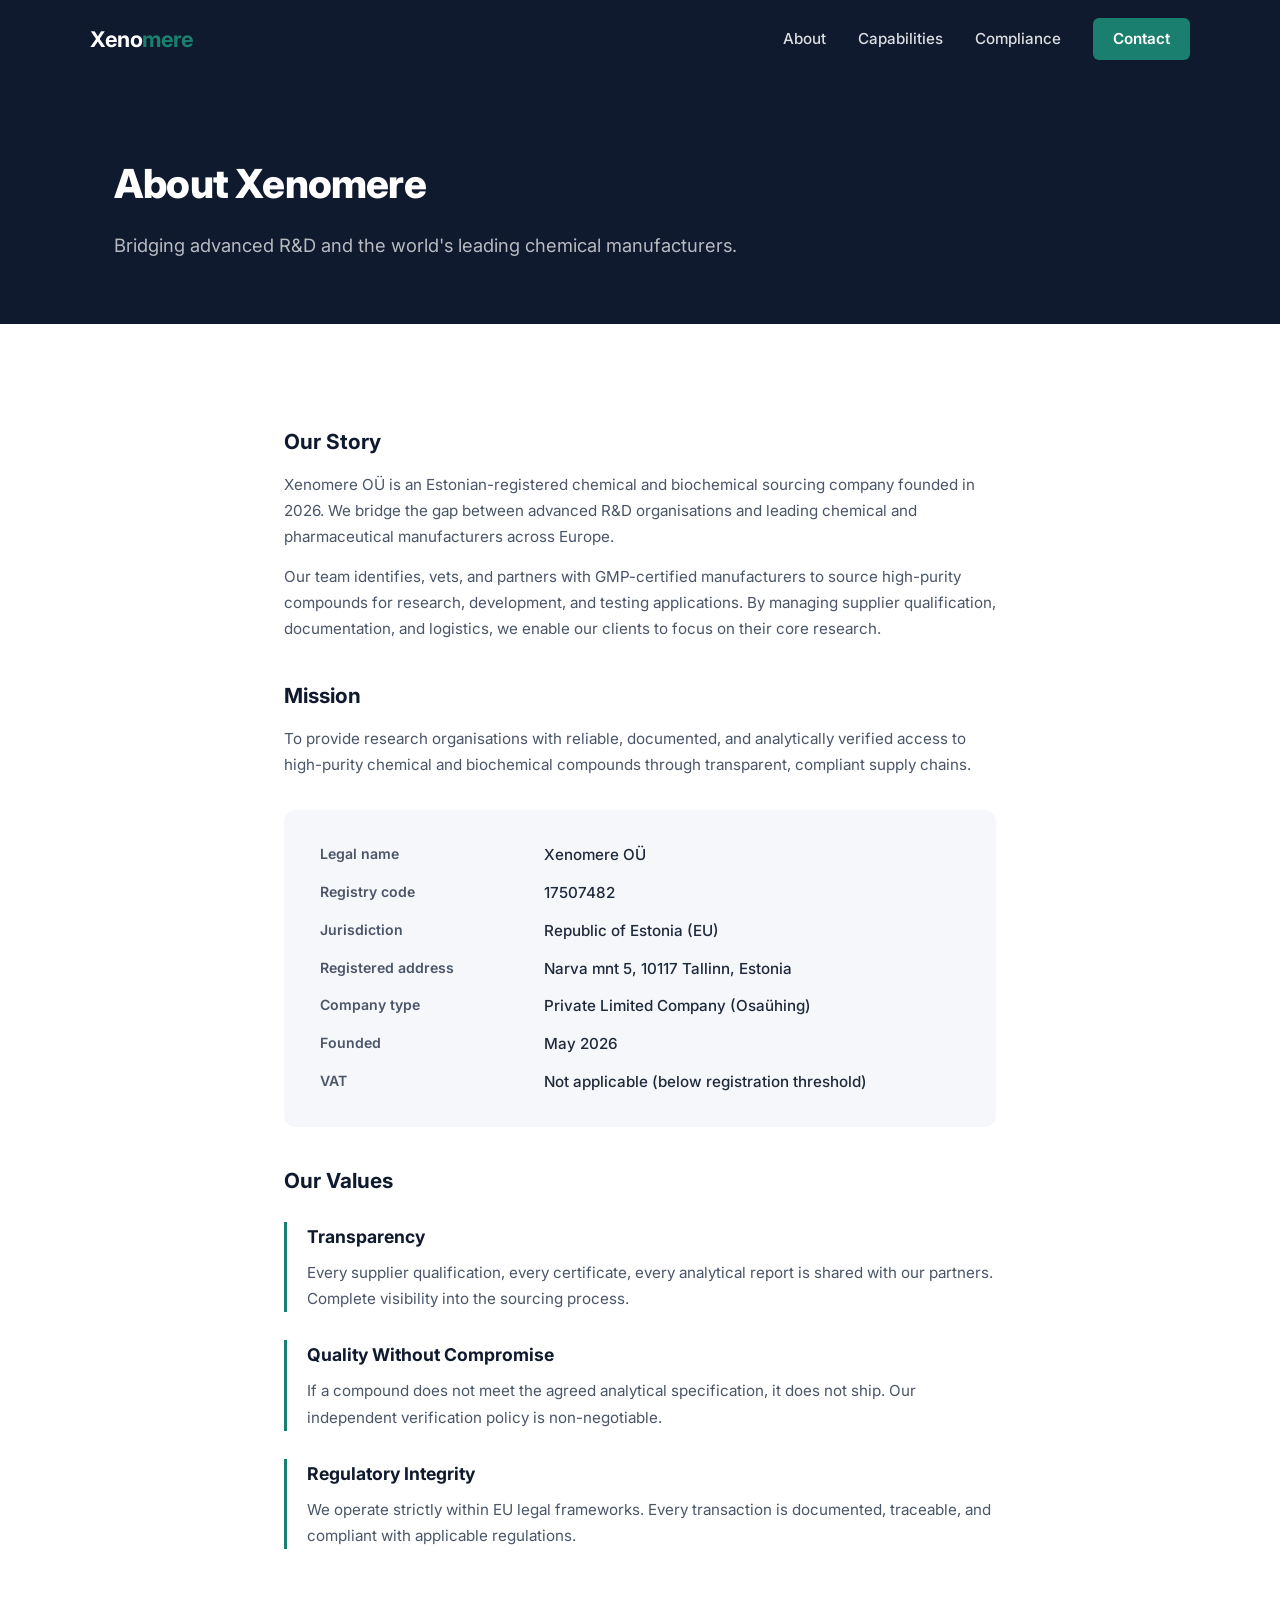
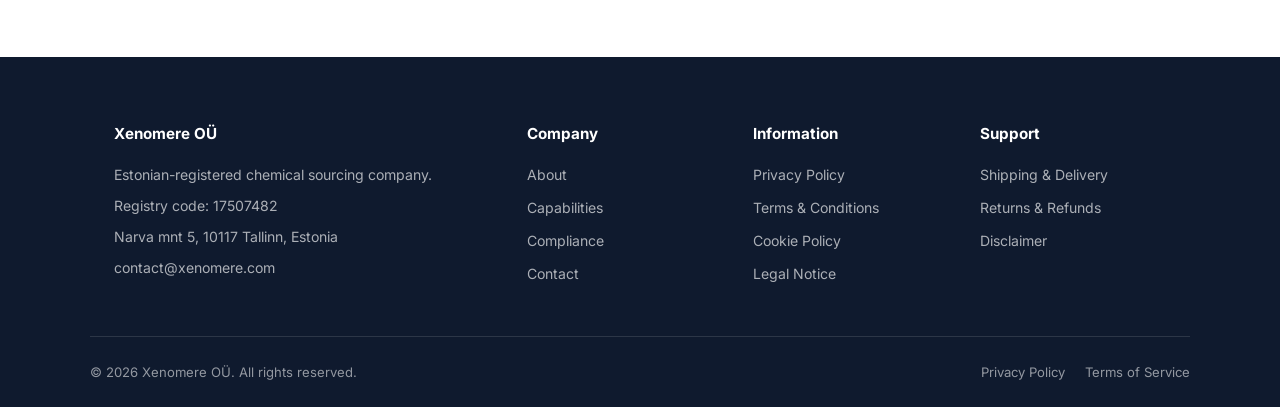
==== about.html @ 70e25392 "Initial commit: Xenomere OÜ B2B corporate website - 12 static HTML pages with complete content - Sin" ====
<!DOCTYPE html>
<html lang="en">
<head>
  <meta charset="UTF-8">
  <meta name="viewport" content="width=device-width, initial-scale=1.0">
  <title>About Xenomere OÜ — Chemical Sourcing Company | Xenomere</title>
  <meta name="description" content="Xenomere OÜ is an Estonian-registered chemical sourcing company. We bridge advanced R&amp;D organisations and GMP-certified manufacturers across Europe.">
  <link rel="preconnect" href="https://fonts.googleapis.com">
  <link rel="preconnect" href="https://fonts.gstatic.com" crossorigin>
  <link href="https://fonts.googleapis.com/css2?family=Inter:wght@400;500;600;700;800&display=swap" rel="stylesheet">
  <link rel="stylesheet" href="css/style.css">
</head>
<body>

<header class="site-header">
  <div class="container header-inner">
    <a href="index.html" class="logo">Xeno<span>mere</span></a>
    <nav class="main-nav">
      <a href="about.html">About</a>
      <a href="capabilities.html">Capabilities</a>
      <a href="compliance.html">Compliance</a>
      <a href="contact.html" class="nav-cta">Contact</a>
    </nav>
  </div>
</header>

<main>
  <section class="page-hero">
    <div class="container">
      <h1>About Xenomere</h1>
      <p class="hero-subtitle">Bridging advanced R&amp;D and the world's leading chemical manufacturers.</p>
    </div>
  </section>

  <section class="content-page">
    <div class="container content-narrow">
      <h2>Our Story</h2>
      <p>Xenomere OÜ is an Estonian-registered chemical and biochemical sourcing company founded in 2026. We bridge the gap between advanced R&amp;D organisations and leading chemical and pharmaceutical manufacturers across Europe.</p>
      <p>Our team identifies, vets, and partners with GMP-certified manufacturers to source high-purity compounds for research, development, and testing applications. By managing supplier qualification, documentation, and logistics, we enable our clients to focus on their core research.</p>

      <h2>Mission</h2>
      <p>To provide research organisations with reliable, documented, and analytically verified access to high-purity chemical and biochemical compounds through transparent, compliant supply chains.</p>

      <div class="facts-box">
        <dl>
          <dt>Legal name</dt>
          <dd>Xenomere OÜ</dd>
          <dt>Registry code</dt>
          <dd>17507482</dd>
          <dt>Jurisdiction</dt>
          <dd>Republic of Estonia (EU)</dd>
          <dt>Registered address</dt>
          <dd>Narva mnt 5, 10117 Tallinn, Estonia</dd>
          <dt>Company type</dt>
          <dd>Private Limited Company (Osaühing)</dd>
          <dt>Founded</dt>
          <dd>May 2026</dd>
          <dt>VAT</dt>
          <dd>Not applicable (below registration threshold)</dd>
        </dl>
      </div>

      <h2>Our Values</h2>
      <div class="value-item">
        <h3>Transparency</h3>
        <p>Every supplier qualification, every certificate, every analytical report is shared with our partners. Complete visibility into the sourcing process.</p>
      </div>
      <div class="value-item">
        <h3>Quality Without Compromise</h3>
        <p>If a compound does not meet the agreed analytical specification, it does not ship. Our independent verification policy is non-negotiable.</p>
      </div>
      <div class="value-item">
        <h3>Regulatory Integrity</h3>
        <p>We operate strictly within EU legal frameworks. Every transaction is documented, traceable, and compliant with applicable regulations.</p>
      </div>
    </div>
  </section>
</main>

<footer class="site-footer">
  <div class="container">
    <div class="footer-grid">
      <div class="footer-col">
        <h4>Xenomere OÜ</h4>
        <p>Estonian-registered chemical sourcing company.</p>
        <p>Registry code: 17507482</p>
        <p>Narva mnt 5, 10117 Tallinn, Estonia</p>
        <p><a href="mailto:contact@xenomere.com">contact@xenomere.com</a></p>
      </div>
      <div class="footer-col">
        <h4>Company</h4>
        <nav class="footer-links">
          <a href="about.html">About</a>
          <a href="capabilities.html">Capabilities</a>
          <a href="compliance.html">Compliance</a>
          <a href="contact.html">Contact</a>
        </nav>
      </div>
      <div class="footer-col">
        <h4>Information</h4>
        <nav class="footer-links">
          <a href="privacy.html">Privacy Policy</a>
          <a href="terms.html">Terms &amp; Conditions</a>
          <a href="cookies.html">Cookie Policy</a>
          <a href="legal.html">Legal Notice</a>
        </nav>
      </div>
      <div class="footer-col">
        <h4>Support</h4>
        <nav class="footer-links">
          <a href="shipping.html">Shipping &amp; Delivery</a>
          <a href="returns.html">Returns &amp; Refunds</a>
          <a href="disclaimer.html">Disclaimer</a>
        </nav>
      </div>
    </div>
  </div>
  <div class="footer-legal container">
    <p>© 2026 Xenomere OÜ. All rights reserved.</p>
    <div class="footer-legal-links">
      <a href="privacy.html">Privacy Policy</a>
      <a href="terms.html">Terms of Service</a>
    </div>
  </div>
</footer>

</body>
</html>
---- css/style.css ----
:root {
  --navy: #0f1a2e;
  --white: #ffffff;
  --off-white: #f5f7fa;
  --teal: #1a7f6e;
  --teal-hover: #156557;
  --gray-400: #94a3b8;
  --gray-600: #4a5568;
  --gray-800: #1e293b;
  --border: #dde1e7;
}

*,
*::before,
*::after {
  box-sizing: border-box;
  margin: 0;
  padding: 0;
}

html {
  scroll-behavior: smooth;
}

body {
  font-family: 'Inter', -apple-system, BlinkMacSystemFont, 'Segoe UI', sans-serif;
  color: var(--gray-800);
  line-height: 1.7;
  background: var(--white);
}

img {
  max-width: 100%;
  height: auto;
}

a {
  color: inherit;
  text-decoration: none;
}

ul {
  list-style: none;
}

.container {
  max-width: 1100px;
  margin: 0 auto;
  padding: 0 24px;
}

/* Header */
.site-header {
  background: var(--navy);
  position: sticky;
  top: 0;
  z-index: 100;
}

.header-inner {
  display: flex;
  align-items: center;
  justify-content: space-between;
  padding: 18px 0;
}

.logo {
  font-size: 1.35rem;
  font-weight: 700;
  color: var(--white);
  letter-spacing: -0.02em;
}

.logo span {
  color: var(--teal);
}

.main-nav {
  display: flex;
  align-items: center;
  gap: 32px;
}

.main-nav a {
  color: var(--white);
  opacity: 0.85;
  font-size: 0.95rem;
  font-weight: 500;
  transition: opacity 0.2s;
}

.main-nav a:hover {
  opacity: 1;
}

.nav-cta {
  background: var(--teal);
  color: var(--white) !important;
  opacity: 1 !important;
  padding: 8px 20px;
  border-radius: 6px;
  font-weight: 600 !important;
  transition: background 0.2s !important;
}

.nav-cta:hover {
  background: var(--teal-hover);
}

/* Hero */
.hero {
  background: var(--navy);
  color: var(--white);
  padding: 100px 0 80px;
}

.hero h1 {
  font-size: 3rem;
  font-weight: 800;
  line-height: 1.15;
  margin-bottom: 20px;
  letter-spacing: -0.03em;
}

.hero-subtitle {
  font-size: 1.15rem;
  opacity: 0.7;
  max-width: 680px;
  margin-bottom: 36px;
  line-height: 1.65;
}

.hero-cta {
  display: inline-block;
  background: var(--teal);
  color: var(--white);
  padding: 14px 36px;
  border-radius: 8px;
  font-weight: 600;
  font-size: 1rem;
  transition: background 0.2s;
}

.hero-cta:hover {
  background: var(--teal-hover);
}

/* Page Hero (subpages) */
.page-hero {
  background: var(--navy);
  color: var(--white);
  padding: 72px 0 64px;
}

.page-hero h1 {
  font-size: 2.5rem;
  font-weight: 800;
  margin-bottom: 12px;
  letter-spacing: -0.02em;
}

.page-hero .hero-subtitle {
  margin-bottom: 0;
}

/* Trust Bar */
.trust-bar {
  background: var(--off-white);
  padding: 40px 0;
  border-bottom: 1px solid var(--border);
}

.trust-grid {
  display: grid;
  grid-template-columns: repeat(auto-fit, minmax(180px, 1fr));
  gap: 24px;
}

.trust-item {
  display: flex;
  align-items: center;
  gap: 14px;
}

.trust-icon {
  width: 44px;
  height: 44px;
  min-width: 44px;
  border: 1px solid var(--border);
  border-radius: 8px;
  display: flex;
  align-items: center;
  justify-content: center;
  background: var(--white);
  color: var(--teal);
}

.trust-item span {
  font-size: 0.88rem;
  font-weight: 600;
  color: var(--gray-800);
  line-height: 1.4;
}

/* Sections */
.section {
  padding: 80px 0;
}

.section-alt {
  background: var(--off-white);
}

.section-header {
  margin-bottom: 48px;
}

.section-title {
  font-size: 2rem;
  font-weight: 800;
  color: var(--navy);
  margin-bottom: 12px;
  letter-spacing: -0.02em;
}

.section-subtitle {
  font-size: 1.05rem;
  color: var(--gray-600);
  max-width: 640px;
  line-height: 1.65;
}

/* Cards */
.card-grid {
  display: grid;
  grid-template-columns: repeat(3, 1fr);
  gap: 28px;
}

.card-grid-2 {
  display: grid;
  grid-template-columns: repeat(2, 1fr);
  gap: 28px;
}

.card {
  background: var(--white);
  border: 1px solid var(--border);
  border-radius: 12px;
  padding: 36px 32px;
}

.card-alt {
  background: var(--off-white);
  border: none;
  border-radius: 12px;
  padding: 36px 32px;
}

.card h3 {
  font-size: 1.15rem;
  font-weight: 700;
  color: var(--navy);
  margin-bottom: 14px;
}

.card p {
  font-size: 0.95rem;
  color: var(--gray-600);
  line-height: 1.72;
}

.card ul {
  list-style: disc;
  padding-left: 20px;
  margin-top: 12px;
}

.card ul li {
  font-size: 0.95rem;
  color: var(--gray-600);
  line-height: 1.72;
  margin-bottom: 6px;
}

/* Process Steps */
.process-grid {
  display: grid;
  grid-template-columns: repeat(3, 1fr);
  gap: 28px;
}

.process-step {
  background: var(--white);
  border: 1px solid var(--border);
  border-radius: 12px;
  padding: 32px 28px;
}

.step-number {
  font-size: 0.8rem;
  font-weight: 800;
  color: var(--teal);
  text-transform: uppercase;
  letter-spacing: 0.06em;
  margin-bottom: 12px;
}

.process-step h3 {
  font-size: 1.05rem;
  font-weight: 700;
  color: var(--navy);
  margin-bottom: 10px;
}

.process-step p {
  font-size: 0.92rem;
  color: var(--gray-600);
  line-height: 1.68;
}

/* Compliance Items */
.compliance-grid {
  display: grid;
  grid-template-columns: repeat(2, 1fr);
  gap: 24px;
}

.compliance-item {
  display: flex;
  gap: 18px;
  background: var(--white);
  border: 1px solid var(--border);
  border-radius: 10px;
  padding: 28px 24px;
}

.compliance-icon {
  width: 44px;
  height: 44px;
  min-width: 44px;
  border: 1px solid var(--border);
  border-radius: 8px;
  display: flex;
  align-items: center;
  justify-content: center;
  background: var(--off-white);
  color: var(--teal);
}

.compliance-item h3 {
  font-size: 1rem;
  font-weight: 700;
  color: var(--navy);
  margin-bottom: 6px;
}

.compliance-item p {
  font-size: 0.92rem;
  color: var(--gray-600);
  line-height: 1.68;
}

/* Callout */
.callout {
  background: var(--navy);
  color: var(--white);
  border-radius: 16px;
  padding: 40px 44px;
  margin-top: 48px;
}

.callout p {
  font-size: 1rem;
  line-height: 1.72;
  opacity: 0.92;
}

/* Content Pages */
.content-page {
  padding: 64px 0 80px;
}

.content-narrow {
  max-width: 760px;
  margin: 0 auto;
}

.content-narrow h1 {
  font-size: 2.2rem;
  font-weight: 800;
  color: var(--navy);
  margin-bottom: 8px;
}

.content-narrow h2 {
  font-size: 1.3rem;
  font-weight: 700;
  color: var(--navy);
  margin-top: 36px;
  margin-bottom: 12px;
}

.content-narrow h3 {
  font-size: 1.05rem;
  font-weight: 600;
  color: var(--navy);
  margin-top: 24px;
  margin-bottom: 8px;
}

.content-narrow p {
  font-size: 0.95rem;
  color: var(--gray-600);
  line-height: 1.72;
  margin-bottom: 14px;
}

.content-narrow ul,
.content-narrow ol {
  padding-left: 24px;
  margin-bottom: 14px;
}

.content-narrow ul {
  list-style: disc;
}

.content-narrow ol {
  list-style: decimal;
}

.content-narrow li {
  font-size: 0.95rem;
  color: var(--gray-600);
  line-height: 1.72;
  margin-bottom: 6px;
}

.last-updated {
  font-size: 0.85rem;
  color: var(--gray-400);
  margin-bottom: 32px;
}

/* About Page */
.facts-box {
  background: var(--off-white);
  border-radius: 12px;
  padding: 32px 36px;
  margin: 32px 0;
}

.facts-box dl {
  display: grid;
  grid-template-columns: 200px 1fr;
  gap: 12px 24px;
}

.facts-box dt {
  font-size: 0.88rem;
  font-weight: 600;
  color: var(--gray-600);
}

.facts-box dd {
  font-size: 0.95rem;
  color: var(--gray-800);
  font-weight: 500;
}

.value-item {
  border-left: 3px solid var(--teal);
  padding-left: 20px;
  margin-bottom: 28px;
}

.value-item h3 {
  font-size: 1.1rem;
  font-weight: 700;
  color: var(--navy);
  margin-bottom: 8px;
}

.value-item p {
  font-size: 0.95rem;
  color: var(--gray-600);
  line-height: 1.72;
}

/* Contact Form */
.form-section {
  padding: 64px 0 80px;
}

.form-container {
  max-width: 680px;
  margin: 0 auto;
}

.contact-form {
  display: grid;
  grid-template-columns: 1fr 1fr;
  gap: 20px;
}

.form-group {
  display: flex;
  flex-direction: column;
  gap: 6px;
}

.form-group.full-width {
  grid-column: 1 / -1;
}

.form-group label {
  font-size: 0.88rem;
  font-weight: 600;
  color: var(--gray-800);
}

.form-group input,
.form-group textarea,
.form-group select {
  padding: 12px 16px;
  border: 1px solid var(--border);
  border-radius: 8px;
  font-family: inherit;
  font-size: 0.95rem;
  color: var(--gray-800);
  background: var(--white);
  transition: border-color 0.2s, box-shadow 0.2s;
}

.form-group input:focus,
.form-group textarea:focus,
.form-group select:focus {
  outline: none;
  border-color: var(--teal);
  box-shadow: 0 0 0 3px rgba(26, 127, 110, 0.15);
}

.form-group textarea {
  min-height: 140px;
  resize: vertical;
}

.form-submit {
  grid-column: 1 / -1;
}

.btn-submit {
  display: inline-block;
  background: var(--teal);
  color: var(--white);
  padding: 14px 36px;
  border: none;
  border-radius: 8px;
  font-family: inherit;
  font-size: 1rem;
  font-weight: 600;
  cursor: pointer;
  transition: background 0.2s;
}

.btn-submit:hover {
  background: var(--teal-hover);
}

.contact-alt {
  margin-top: 56px;
  padding-top: 48px;
  border-top: 1px solid var(--border);
}

.contact-alt h2 {
  font-size: 1.3rem;
  font-weight: 700;
  color: var(--navy);
  margin-bottom: 20px;
}

.contact-alt p {
  font-size: 0.95rem;
  color: var(--gray-600);
  line-height: 1.72;
  margin-bottom: 10px;
}

.contact-alt a {
  color: var(--teal);
  font-weight: 500;
}

.contact-alt a:hover {
  text-decoration: underline;
}

/* Footer */
.site-footer {
  background: var(--navy);
  color: var(--white);
  padding: 64px 0 0;
}

.footer-grid {
  display: grid;
  grid-template-columns: 2fr 1fr 1fr 1fr;
  gap: 40px;
  padding-bottom: 48px;
}

.footer-col h4 {
  font-size: 0.95rem;
  font-weight: 700;
  color: var(--white);
  margin-bottom: 16px;
}

.footer-col p,
.footer-col a {
  font-size: 0.88rem;
  line-height: 1.65;
}

.footer-col p {
  opacity: 0.65;
  margin-bottom: 8px;
}

.footer-links {
  display: flex;
  flex-direction: column;
  gap: 10px;
}

.footer-links a {
  opacity: 0.65;
  transition: opacity 0.2s;
}

.footer-links a:hover {
  opacity: 1;
}

.footer-legal {
  border-top: 1px solid rgba(255, 255, 255, 0.12);
  padding: 24px 0;
  display: flex;
  align-items: center;
  justify-content: space-between;
  flex-wrap: wrap;
  gap: 12px;
}

.footer-legal p {
  font-size: 0.82rem;
  opacity: 0.55;
}

.footer-legal-links {
  display: flex;
  gap: 20px;
}

.footer-legal-links a {
  font-size: 0.82rem;
  opacity: 0.55;
  transition: opacity 0.2s;
}

.footer-legal-links a:hover {
  opacity: 0.85;
}

/* Mobile */
@media (max-width: 768px) {
  .header-inner {
    flex-direction: column;
    gap: 16px;
    padding: 16px 0;
  }

  .main-nav {
    flex-wrap: wrap;
    justify-content: center;
    gap: 16px 24px;
  }

  .hero {
    padding: 64px 0 56px;
  }

  .hero h1 {
    font-size: 2rem;
  }

  .page-hero h1 {
    font-size: 2rem;
  }

  .card-grid,
  .card-grid-2,
  .process-grid,
  .compliance-grid {
    grid-template-columns: 1fr;
  }

  .footer-grid {
    grid-template-columns: 1fr;
    gap: 32px;
  }

  .contact-form {
    grid-template-columns: 1fr;
  }

  .facts-box dl {
    grid-template-columns: 1fr;
    gap: 4px;
  }

  .facts-box dt {
    margin-top: 12px;
  }

  .section {
    padding: 56px 0;
  }

  .footer-legal {
    flex-direction: column;
    align-items: flex-start;
  }
}
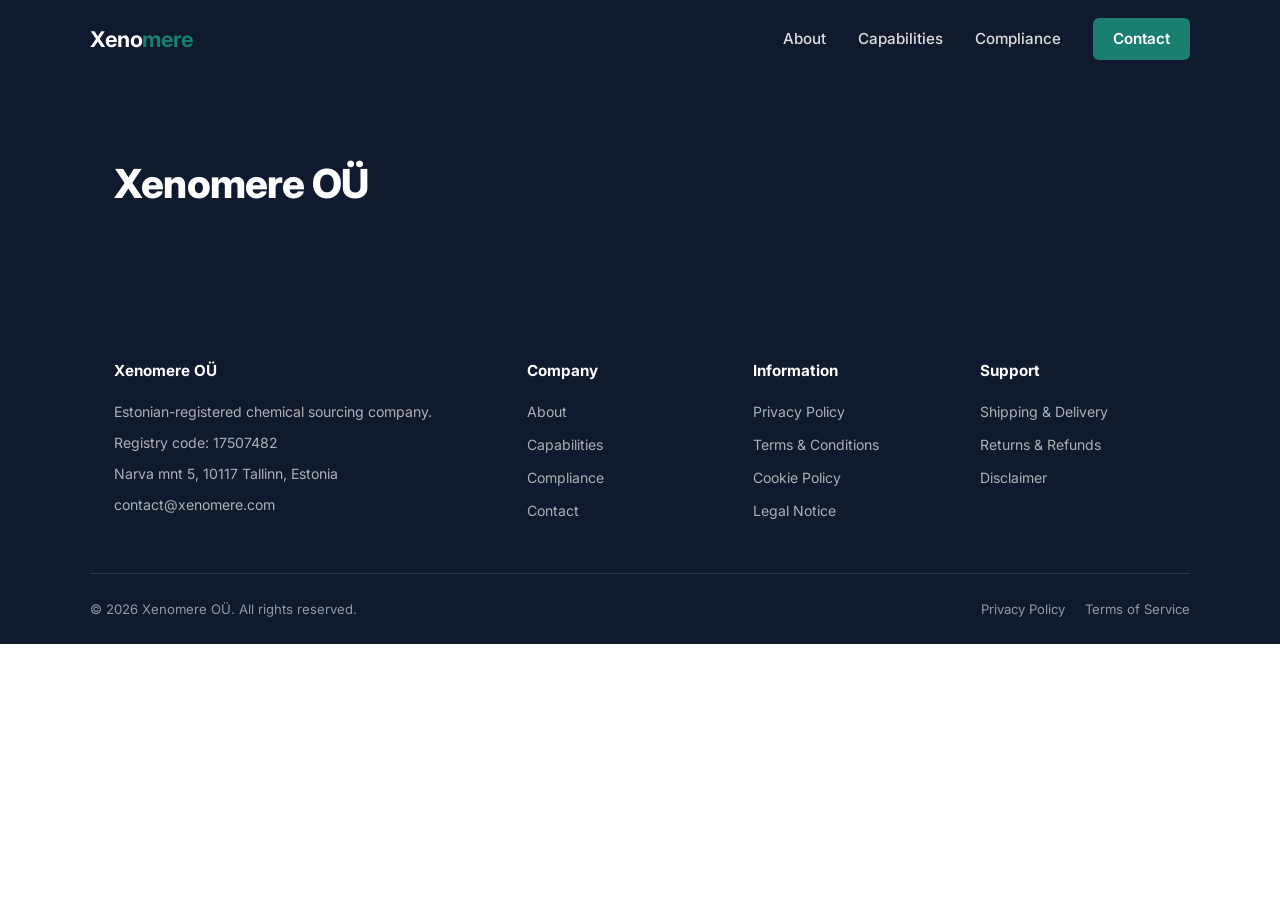
==== commit aac6fae9: "Update about page hero to company legal name Simplify the About page header to display Xenomere OÜ a" ====
--- a/about.html
+++ b/about.html
@@ -27,52 +27,7 @@
 <main>
   <section class="page-hero">
     <div class="container">
-      <h1>About Xenomere</h1>
-      <p class="hero-subtitle">Bridging advanced R&amp;D and the world's leading chemical manufacturers.</p>
-    </div>
-  </section>
-
-  <section class="content-page">
-    <div class="container content-narrow">
-      <h2>Our Story</h2>
-      <p>Xenomere OÜ is an Estonian-registered chemical and biochemical sourcing company founded in 2026. We bridge the gap between advanced R&amp;D organisations and leading chemical and pharmaceutical manufacturers across Europe.</p>
-      <p>Our team identifies, vets, and partners with GMP-certified manufacturers to source high-purity compounds for research, development, and testing applications. By managing supplier qualification, documentation, and logistics, we enable our clients to focus on their core research.</p>
-
-      <h2>Mission</h2>
-      <p>To provide research organisations with reliable, documented, and analytically verified access to high-purity chemical and biochemical compounds through transparent, compliant supply chains.</p>
-
-      <div class="facts-box">
-        <dl>
-          <dt>Legal name</dt>
-          <dd>Xenomere OÜ</dd>
-          <dt>Registry code</dt>
-          <dd>17507482</dd>
-          <dt>Jurisdiction</dt>
-          <dd>Republic of Estonia (EU)</dd>
-          <dt>Registered address</dt>
-          <dd>Narva mnt 5, 10117 Tallinn, Estonia</dd>
-          <dt>Company type</dt>
-          <dd>Private Limited Company (Osaühing)</dd>
-          <dt>Founded</dt>
-          <dd>May 2026</dd>
-          <dt>VAT</dt>
-          <dd>Not applicable (below registration threshold)</dd>
-        </dl>
-      </div>
-
-      <h2>Our Values</h2>
-      <div class="value-item">
-        <h3>Transparency</h3>
-        <p>Every supplier qualification, every certificate, every analytical report is shared with our partners. Complete visibility into the sourcing process.</p>
-      </div>
-      <div class="value-item">
-        <h3>Quality Without Compromise</h3>
-        <p>If a compound does not meet the agreed analytical specification, it does not ship. Our independent verification policy is non-negotiable.</p>
-      </div>
-      <div class="value-item">
-        <h3>Regulatory Integrity</h3>
-        <p>We operate strictly within EU legal frameworks. Every transaction is documented, traceable, and compliant with applicable regulations.</p>
-      </div>
+      <h1>Xenomere OÜ</h1>
     </div>
   </section>
 </main>
